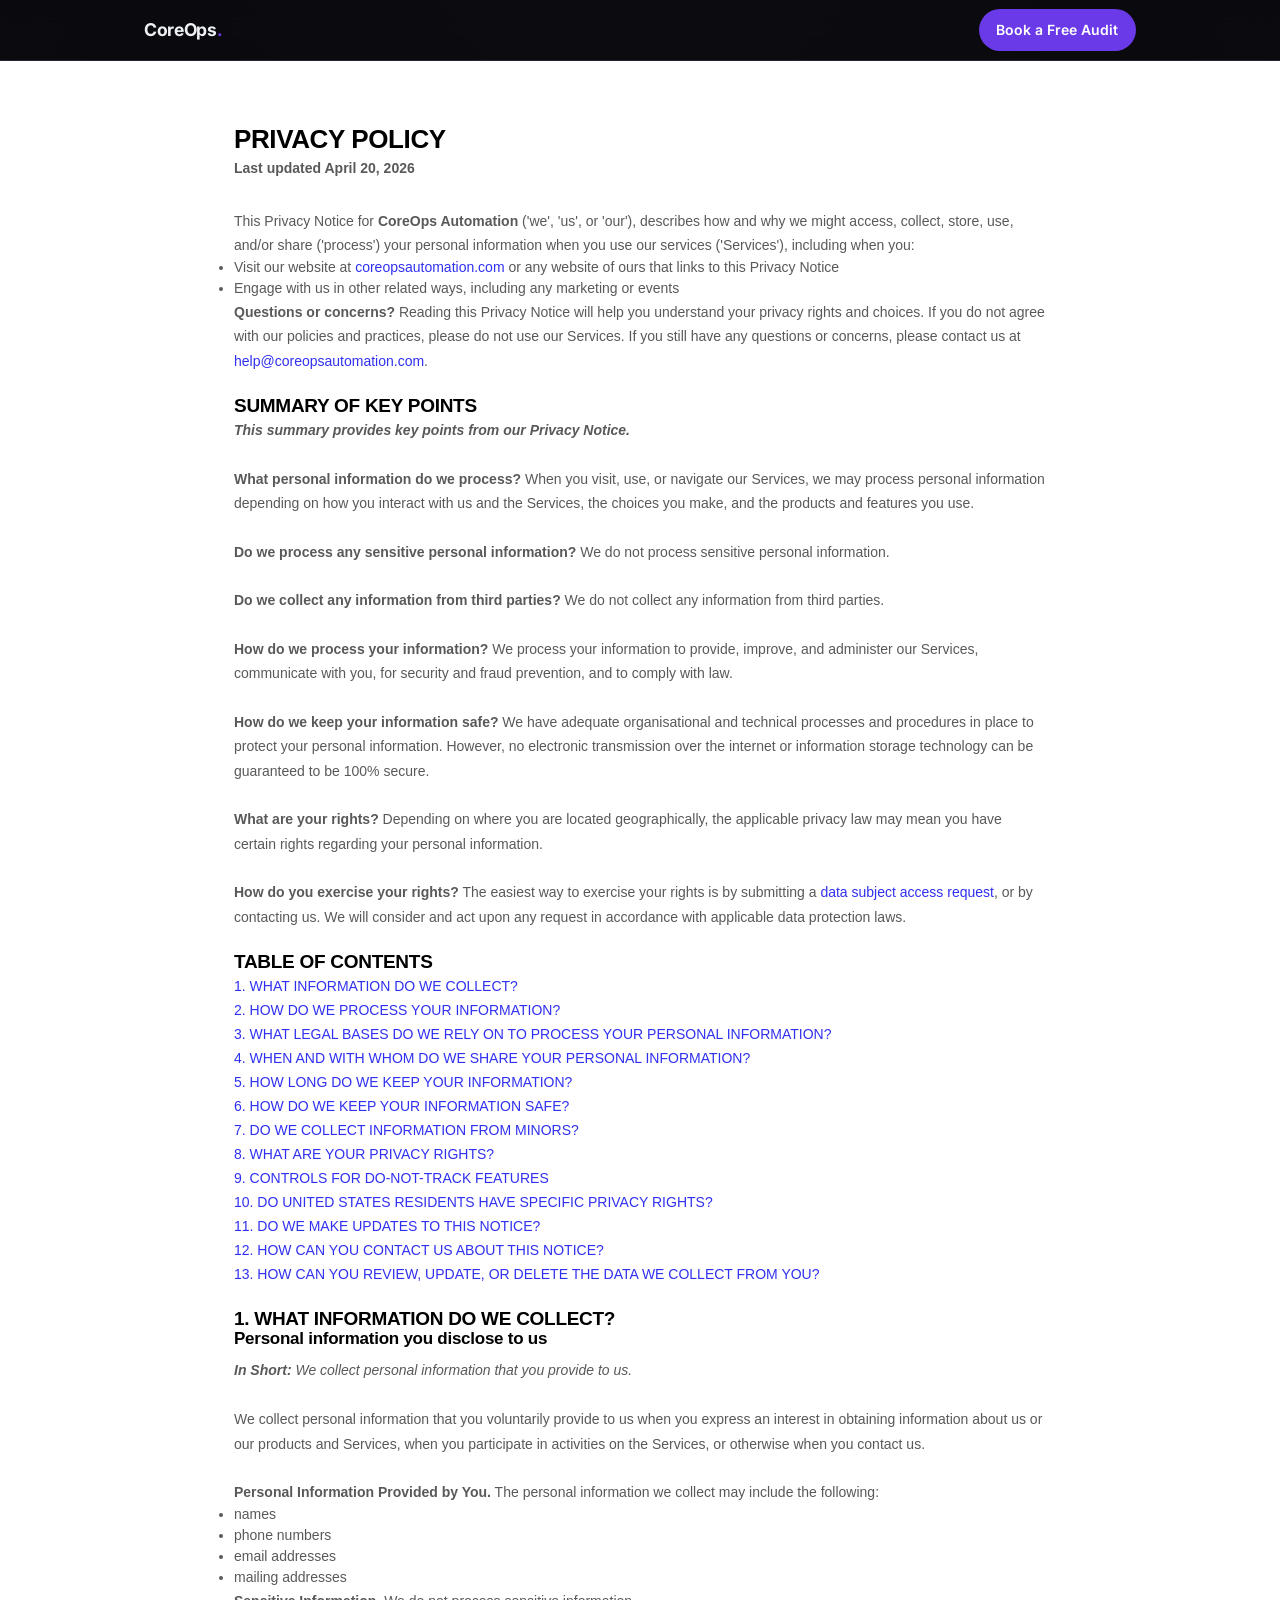
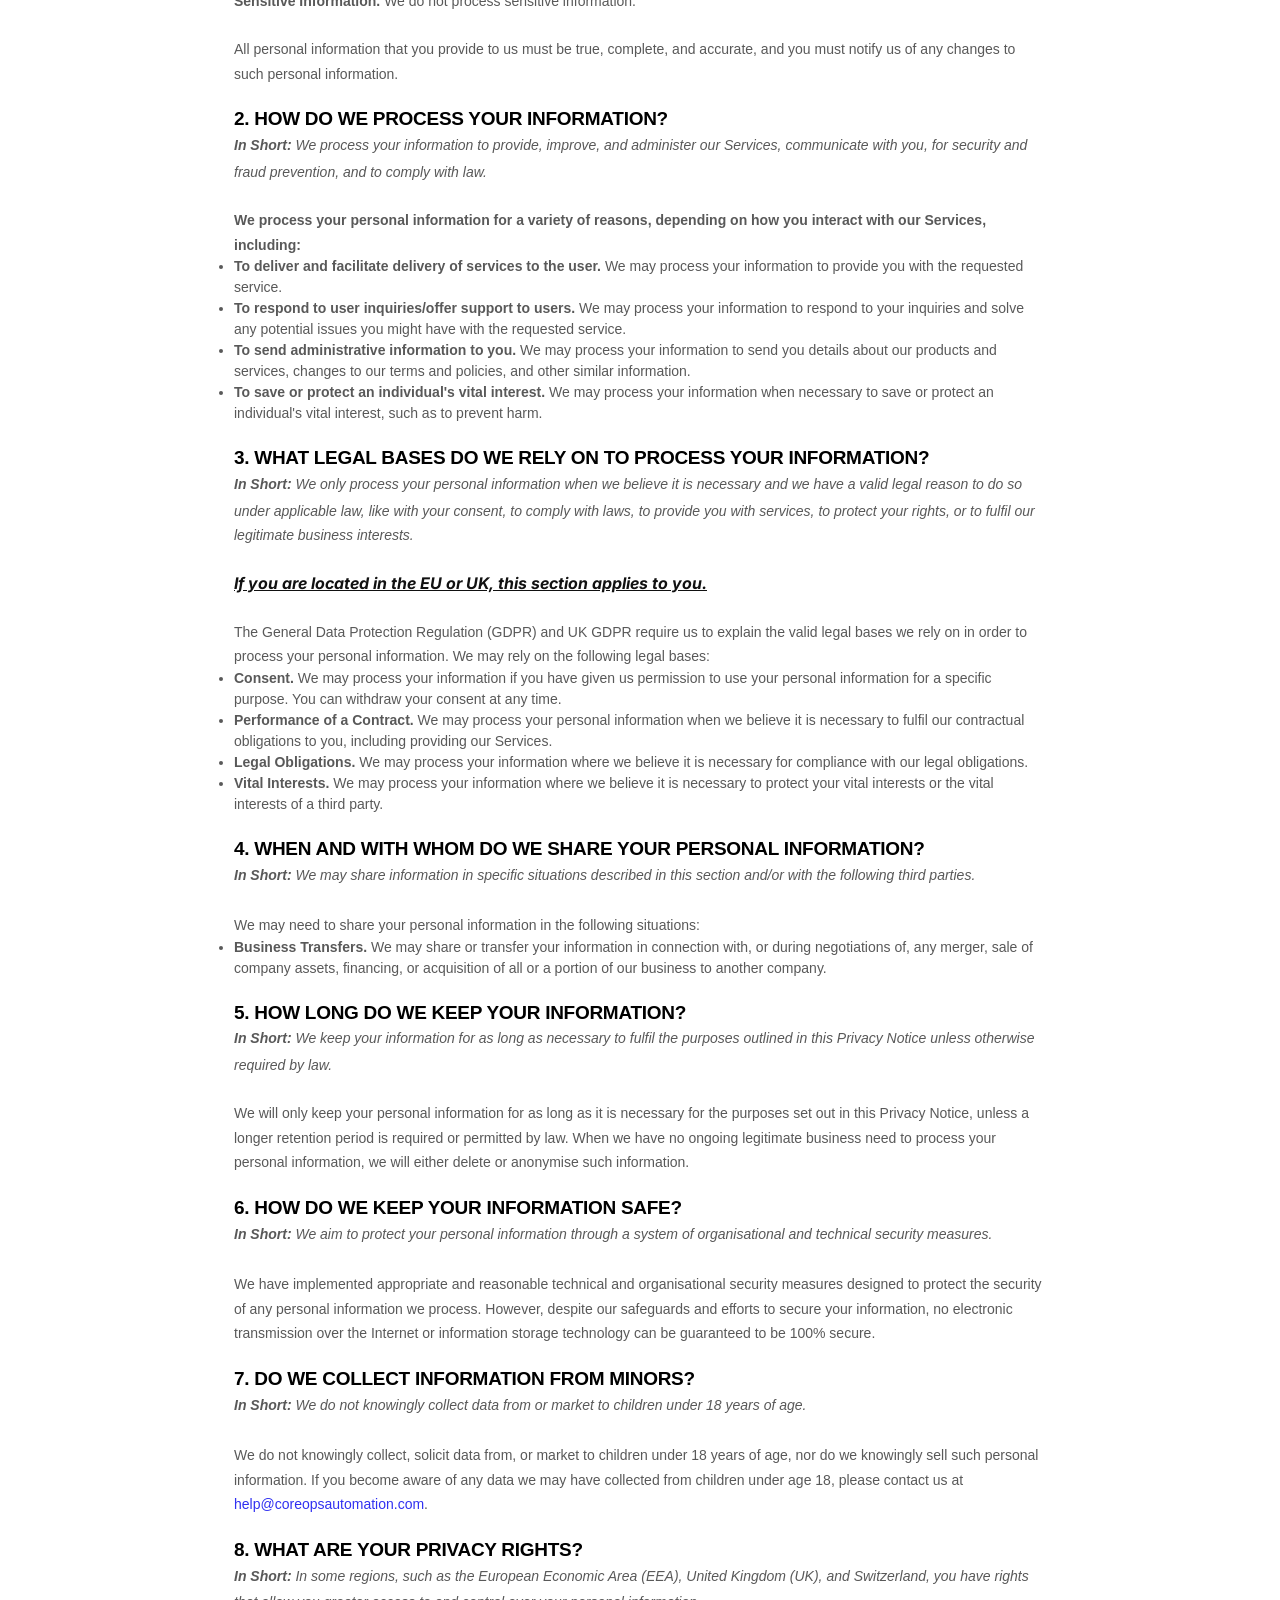
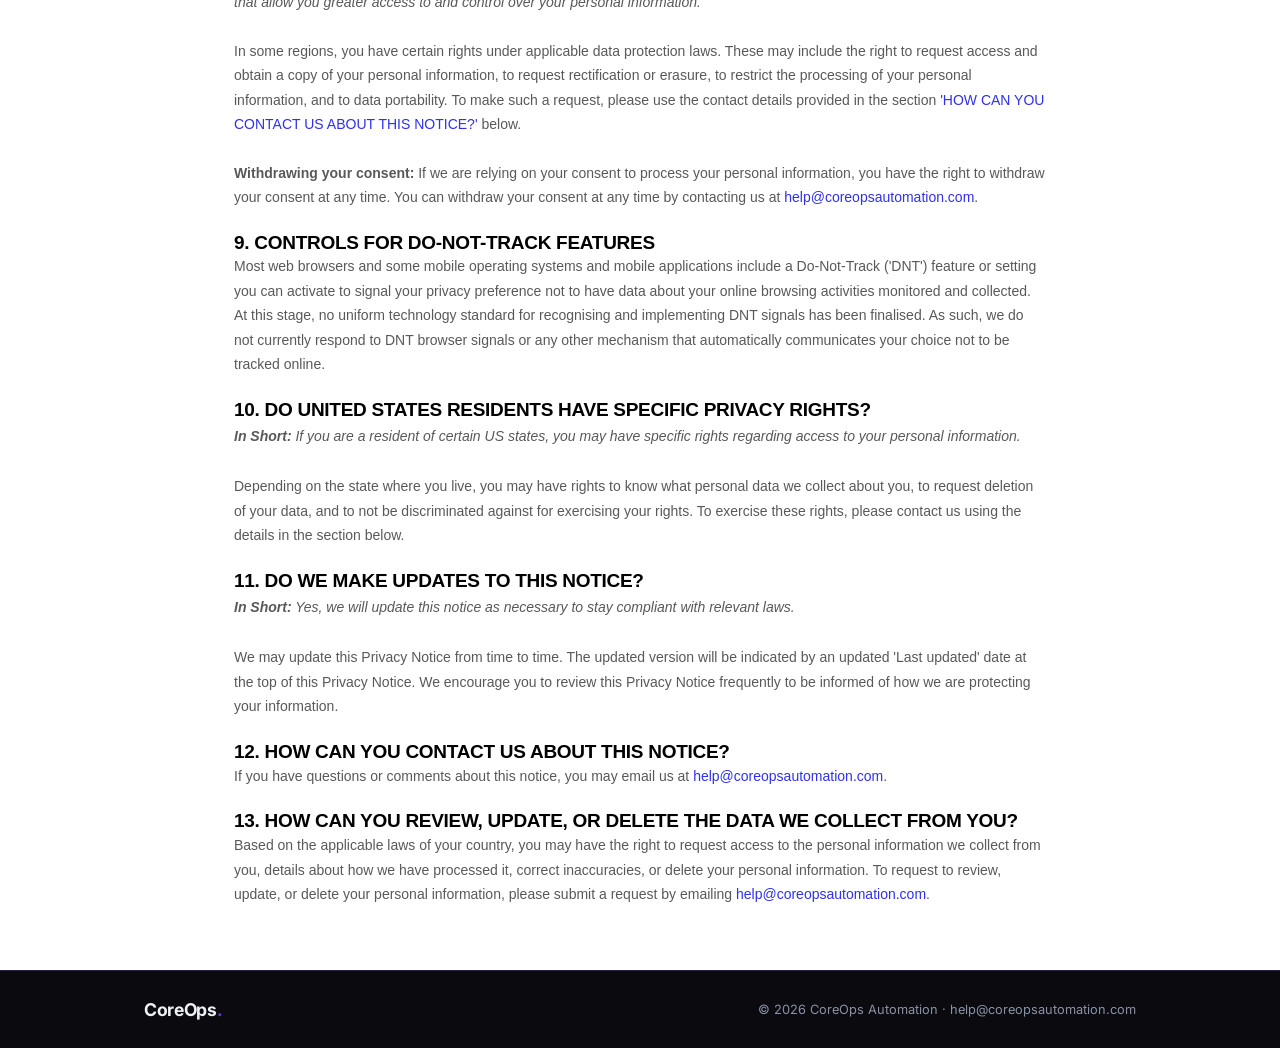
==== privacy-policy.html @ 2c9e48dd "Initial commit — CoreOps landing page Co-Authored-By: Claude Sonnet 4.6 <noreply@anthropic.com>" ====
<!DOCTYPE html>
<html lang="en">
<head>
  <meta charset="UTF-8" />
  <meta name="viewport" content="width=device-width, initial-scale=1.0" />
  <title>Privacy Policy — CoreOps Automation</title>
  <link rel="preconnect" href="https://fonts.googleapis.com" />
  <link rel="preconnect" href="https://fonts.gstatic.com" crossorigin />
  <link href="https://fonts.googleapis.com/css2?family=Inter:wght@400;500;600;700&display=swap" rel="stylesheet" />
  <link rel="stylesheet" href="src/style.css" />
  <style>
    .policy-wrap {
      background: #fff;
      color: #111;
      padding: 4rem 2rem;
    }
    .policy-wrap .container {
      max-width: 860px;
    }
    /* Termly overrides */
    [data-custom-class='body'], [data-custom-class='body'] * { background: transparent !important; }
    [data-custom-class='title'], [data-custom-class='title'] * { font-family: Arial !important; font-size: 26px !important; color: #000 !important; }
    [data-custom-class='subtitle'], [data-custom-class='subtitle'] * { font-family: Arial !important; color: #595959 !important; font-size: 14px !important; }
    [data-custom-class='heading_1'], [data-custom-class='heading_1'] * { font-family: Arial !important; font-size: 19px !important; color: #000 !important; }
    [data-custom-class='heading_2'], [data-custom-class='heading_2'] * { font-family: Arial !important; font-size: 17px !important; color: #000 !important; }
    [data-custom-class='body_text'], [data-custom-class='body_text'] * { color: #595959 !important; font-size: 14px !important; font-family: Arial !important; }
    [data-custom-class='link'], [data-custom-class='link'] * { color: #3030F1 !important; font-size: 14px !important; font-family: Arial !important; word-break: break-word !important; }
  </style>
</head>
<body>

  <!-- NAV -->
  <nav class="nav">
    <div class="container nav-inner">
      <a href="index.html" class="logo">CoreOps<span class="logo-dot">.</span></a>
      <a href="https://forms.monday.com/forms/69aef202ba84b9ca717dc0fa863b5e6f?r=euc1" target="_blank" rel="noopener" class="btn btn-primary btn-sm">Book a Free Audit</a>
    </div>
  </nav>

  <!-- POLICY CONTENT -->
  <div class="policy-wrap">
    <div class="container">
      <div data-custom-class="body">
        <div><strong><span style="font-size: 26px;"><span data-custom-class="title"><h1>PRIVACY POLICY</h1></span></span></strong></div><div><span style="color: rgb(127, 127, 127);"><strong><span style="font-size: 15px;"><span data-custom-class="subtitle">Last updated April 20, 2026</span></span></strong></span></div><div><br></div><div style="line-height: 1.5;"><span style="color: rgb(89, 89, 89); font-size: 15px;"><span data-custom-class="body_text">This Privacy Notice for <strong>CoreOps Automation</strong> ('we', 'us', or 'our'), describes how and why we might access, collect, store, use, and/or share ('process') your personal information when you use our services ('Services'), including when you:</span></span></div><ul><li data-custom-class="body_text" style="line-height: 1.5;"><span style="font-size: 15px; color: rgb(89, 89, 89);">Visit our website at <a data-custom-class="link" href="https://coreopsautomation.com">coreopsautomation.com</a> or any website of ours that links to this Privacy Notice</span></li><li data-custom-class="body_text" style="line-height: 1.5;"><span style="font-size: 15px; color: rgb(89, 89, 89);">Engage with us in other related ways, including any marketing or events</span></li></ul><div style="line-height: 1.5;"><span style="font-size: 15px;"><span data-custom-class="body_text"><strong>Questions or concerns?</strong> Reading this Privacy Notice will help you understand your privacy rights and choices. If you do not agree with our policies and practices, please do not use our Services. If you still have any questions or concerns, please contact us at <a data-custom-class="link" href="mailto:help@coreopsautomation.com">help@coreopsautomation.com</a>.</span></span></div><div style="line-height: 1.5;"><br></div>

        <div style="line-height: 1.5;"><strong><span data-custom-class="heading_1"><h2>SUMMARY OF KEY POINTS</h2></span></strong></div><div style="line-height: 1.5;"><span style="font-size: 15px;"><span data-custom-class="body_text"><strong><em>This summary provides key points from our Privacy Notice.</em></strong></span></span></div><div style="line-height: 1.5;"><br></div><div style="line-height: 1.5;"><span style="font-size: 15px;"><span data-custom-class="body_text"><strong>What personal information do we process?</strong> When you visit, use, or navigate our Services, we may process personal information depending on how you interact with us and the Services, the choices you make, and the products and features you use.</span></span></div><div style="line-height: 1.5;"><br></div><div style="line-height: 1.5;"><span style="font-size: 15px;"><span data-custom-class="body_text"><strong>Do we process any sensitive personal information?</strong> We do not process sensitive personal information.</span></span></div><div style="line-height: 1.5;"><br></div><div style="line-height: 1.5;"><span style="font-size: 15px;"><span data-custom-class="body_text"><strong>Do we collect any information from third parties?</strong> We do not collect any information from third parties.</span></span></div><div style="line-height: 1.5;"><br></div><div style="line-height: 1.5;"><span style="font-size: 15px;"><span data-custom-class="body_text"><strong>How do we process your information?</strong> We process your information to provide, improve, and administer our Services, communicate with you, for security and fraud prevention, and to comply with law.</span></span></div><div style="line-height: 1.5;"><br></div><div style="line-height: 1.5;"><span style="font-size: 15px;"><span data-custom-class="body_text"><strong>How do we keep your information safe?</strong> We have adequate organisational and technical processes and procedures in place to protect your personal information. However, no electronic transmission over the internet or information storage technology can be guaranteed to be 100% secure.</span></span></div><div style="line-height: 1.5;"><br></div><div style="line-height: 1.5;"><span style="font-size: 15px;"><span data-custom-class="body_text"><strong>What are your rights?</strong> Depending on where you are located geographically, the applicable privacy law may mean you have certain rights regarding your personal information.</span></span></div><div style="line-height: 1.5;"><br></div><div style="line-height: 1.5;"><span style="font-size: 15px;"><span data-custom-class="body_text"><strong>How do you exercise your rights?</strong> The easiest way to exercise your rights is by submitting a <a data-custom-class="link" href="https://app.termly.io/dsar/85a664f9-2126-41e3-9fc6-2363f2dfef9f" rel="noopener noreferrer" target="_blank">data subject access request</a>, or by contacting us. We will consider and act upon any request in accordance with applicable data protection laws.</span></span></div><div style="line-height: 1.5;"><br></div>

        <div id="toc" style="line-height: 1.5;"><strong><span data-custom-class="heading_1"><h2>TABLE OF CONTENTS</h2></span></strong></div>
        <div style="line-height: 1.5;"><a data-custom-class="link" href="#infocollect"><span style="color: rgb(0, 58, 250);">1. WHAT INFORMATION DO WE COLLECT?</span></a></div>
        <div style="line-height: 1.5;"><a data-custom-class="link" href="#infouse"><span style="color: rgb(0, 58, 250);">2. HOW DO WE PROCESS YOUR INFORMATION?</span></a></div>
        <div style="line-height: 1.5;"><a data-custom-class="link" href="#legalbases"><span style="color: rgb(0, 58, 250);">3. WHAT LEGAL BASES DO WE RELY ON TO PROCESS YOUR PERSONAL INFORMATION?</span></a></div>
        <div style="line-height: 1.5;"><a data-custom-class="link" href="#whoshare"><span style="color: rgb(0, 58, 250);">4. WHEN AND WITH WHOM DO WE SHARE YOUR PERSONAL INFORMATION?</span></a></div>
        <div style="line-height: 1.5;"><a data-custom-class="link" href="#inforetain"><span style="color: rgb(0, 58, 250);">5. HOW LONG DO WE KEEP YOUR INFORMATION?</span></a></div>
        <div style="line-height: 1.5;"><a data-custom-class="link" href="#infosafe"><span style="color: rgb(0, 58, 250);">6. HOW DO WE KEEP YOUR INFORMATION SAFE?</span></a></div>
        <div style="line-height: 1.5;"><a data-custom-class="link" href="#infominors"><span style="color: rgb(0, 58, 250);">7. DO WE COLLECT INFORMATION FROM MINORS?</span></a></div>
        <div style="line-height: 1.5;"><a data-custom-class="link" href="#privacyrights"><span style="color: rgb(0, 58, 250);">8. WHAT ARE YOUR PRIVACY RIGHTS?</span></a></div>
        <div style="line-height: 1.5;"><a data-custom-class="link" href="#DNT"><span style="color: rgb(0, 58, 250);">9. CONTROLS FOR DO-NOT-TRACK FEATURES</span></a></div>
        <div style="line-height: 1.5;"><a data-custom-class="link" href="#uslaws"><span style="color: rgb(0, 58, 250);">10. DO UNITED STATES RESIDENTS HAVE SPECIFIC PRIVACY RIGHTS?</span></a></div>
        <div style="line-height: 1.5;"><a data-custom-class="link" href="#policyupdates"><span style="color: rgb(0, 58, 250);">11. DO WE MAKE UPDATES TO THIS NOTICE?</span></a></div>
        <div style="line-height: 1.5;"><a data-custom-class="link" href="#contact"><span style="color: rgb(0, 58, 250);">12. HOW CAN YOU CONTACT US ABOUT THIS NOTICE?</span></a></div>
        <div style="line-height: 1.5;"><a data-custom-class="link" href="#request"><span style="color: rgb(0, 58, 250);">13. HOW CAN YOU REVIEW, UPDATE, OR DELETE THE DATA WE COLLECT FROM YOU?</span></a></div>
        <div style="line-height: 1.5;"><br></div>

        <div id="infocollect" style="line-height: 1.5;"><strong><span data-custom-class="heading_1"><h2>1. WHAT INFORMATION DO WE COLLECT?</h2></span></strong><span data-custom-class="heading_2"><strong><h3>Personal information you disclose to us</h3></strong></span><span style="color: rgb(89, 89, 89); font-size: 15px;"><span data-custom-class="body_text"><em><strong>In Short:</strong> We collect personal information that you provide to us.</em></span></span></div><div style="line-height: 1.5;"><br></div><div style="line-height: 1.5;"><span style="font-size: 15px; color: rgb(89, 89, 89);"><span data-custom-class="body_text">We collect personal information that you voluntarily provide to us when you express an interest in obtaining information about us or our products and Services, when you participate in activities on the Services, or otherwise when you contact us.</span></span></div><div style="line-height: 1.5;"><br></div><div style="line-height: 1.5;"><span style="font-size: 15px; color: rgb(89, 89, 89);"><span data-custom-class="body_text"><strong>Personal Information Provided by You.</strong> The personal information we collect may include the following:</span></span></div><ul><li data-custom-class="body_text" style="line-height: 1.5;"><span style="font-size: 15px; color: rgb(89, 89, 89);">names</span></li><li data-custom-class="body_text" style="line-height: 1.5;"><span style="font-size: 15px; color: rgb(89, 89, 89);">phone numbers</span></li><li data-custom-class="body_text" style="line-height: 1.5;"><span style="font-size: 15px; color: rgb(89, 89, 89);">email addresses</span></li><li data-custom-class="body_text" style="line-height: 1.5;"><span style="font-size: 15px; color: rgb(89, 89, 89);">mailing addresses</span></li></ul><div style="line-height: 1.5;"><span style="font-size: 15px;"><span data-custom-class="body_text"><strong>Sensitive Information.</strong> We do not process sensitive information.</span></span></div><div style="line-height: 1.5;"><br></div><div style="line-height: 1.5;"><span style="font-size: 15px; color: rgb(89, 89, 89);"><span data-custom-class="body_text">All personal information that you provide to us must be true, complete, and accurate, and you must notify us of any changes to such personal information.</span></span></div><div style="line-height: 1.5;"><br></div>

        <div id="infouse" style="line-height: 1.5;"><strong><span data-custom-class="heading_1"><h2>2. HOW DO WE PROCESS YOUR INFORMATION?</h2></span></strong><span style="font-size: 15px; color: rgb(89, 89, 89);"><span data-custom-class="body_text"><em><strong>In Short:</strong> We process your information to provide, improve, and administer our Services, communicate with you, for security and fraud prevention, and to comply with law.</em></span></span></div><div style="line-height: 1.5;"><br></div><div style="line-height: 1.5;"><span style="font-size: 15px; color: rgb(89, 89, 89);"><span data-custom-class="body_text"><strong>We process your personal information for a variety of reasons, depending on how you interact with our Services, including:</strong></span></span></div><ul><li data-custom-class="body_text" style="line-height: 1.5;"><span style="font-size: 15px; color: rgb(89, 89, 89);"><strong>To deliver and facilitate delivery of services to the user.</strong> We may process your information to provide you with the requested service.</span></li><li data-custom-class="body_text" style="line-height: 1.5;"><span style="font-size: 15px; color: rgb(89, 89, 89);"><strong>To respond to user inquiries/offer support to users.</strong> We may process your information to respond to your inquiries and solve any potential issues you might have with the requested service.</span></li><li data-custom-class="body_text" style="line-height: 1.5;"><span style="font-size: 15px; color: rgb(89, 89, 89);"><strong>To send administrative information to you.</strong> We may process your information to send you details about our products and services, changes to our terms and policies, and other similar information.</span></li><li data-custom-class="body_text" style="line-height: 1.5;"><span style="font-size: 15px; color: rgb(89, 89, 89);"><strong>To save or protect an individual's vital interest.</strong> We may process your information when necessary to save or protect an individual's vital interest, such as to prevent harm.</span></li></ul><div style="line-height: 1.5;"><br></div>

        <div id="legalbases" style="line-height: 1.5;"><strong><span data-custom-class="heading_1"><h2>3. WHAT LEGAL BASES DO WE RELY ON TO PROCESS YOUR INFORMATION?</h2></span></strong><em><span style="font-size: 15px;"><span data-custom-class="body_text"><strong>In Short:</strong> We only process your personal information when we believe it is necessary and we have a valid legal reason to do so under applicable law, like with your consent, to comply with laws, to provide you with services, to protect your rights, or to fulfil our legitimate business interests.</span></span></em></div><div style="line-height: 1.5;"><br></div><div style="line-height: 1.5;"><em><strong><u>If you are located in the EU or UK, this section applies to you.</u></strong></em></div><div style="line-height: 1.5;"><br></div><div style="line-height: 1.5;"><span style="font-size: 15px;"><span data-custom-class="body_text">The General Data Protection Regulation (GDPR) and UK GDPR require us to explain the valid legal bases we rely on in order to process your personal information. We may rely on the following legal bases:</span></span></div><ul><li data-custom-class="body_text" style="line-height: 1.5;"><span style="font-size: 15px;"><span data-custom-class="body_text"><strong>Consent.</strong> We may process your information if you have given us permission to use your personal information for a specific purpose. You can withdraw your consent at any time.</span></span></li><li data-custom-class="body_text" style="line-height: 1.5;"><span style="font-size: 15px;"><span data-custom-class="body_text"><strong>Performance of a Contract.</strong> We may process your personal information when we believe it is necessary to fulfil our contractual obligations to you, including providing our Services.</span></span></li><li data-custom-class="body_text" style="line-height: 1.5;"><span style="font-size: 15px;"><span data-custom-class="body_text"><strong>Legal Obligations.</strong> We may process your information where we believe it is necessary for compliance with our legal obligations.</span></span></li><li data-custom-class="body_text" style="line-height: 1.5;"><span style="font-size: 15px;"><span data-custom-class="body_text"><strong>Vital Interests.</strong> We may process your information where we believe it is necessary to protect your vital interests or the vital interests of a third party.</span></span></li></ul><div style="line-height: 1.5;"><br></div>

        <div id="whoshare" style="line-height: 1.5;"><strong><span data-custom-class="heading_1"><h2>4. WHEN AND WITH WHOM DO WE SHARE YOUR PERSONAL INFORMATION?</h2></span></strong><span style="font-size: 15px; color: rgb(89, 89, 89);"><span data-custom-class="body_text"><em><strong>In Short:</strong> We may share information in specific situations described in this section and/or with the following third parties.</em></span></span></div><div style="line-height: 1.5;"><br></div><div style="line-height: 1.5;"><span style="font-size: 15px; color: rgb(89, 89, 89);"><span data-custom-class="body_text">We may need to share your personal information in the following situations:</span></span></div><ul><li data-custom-class="body_text" style="line-height: 1.5;"><span style="font-size: 15px; color: rgb(89, 89, 89);"><strong>Business Transfers.</strong> We may share or transfer your information in connection with, or during negotiations of, any merger, sale of company assets, financing, or acquisition of all or a portion of our business to another company.</span></li></ul><div style="line-height: 1.5;"><br></div>

        <div id="inforetain" style="line-height: 1.5;"><strong><span data-custom-class="heading_1"><h2>5. HOW LONG DO WE KEEP YOUR INFORMATION?</h2></span></strong><span style="font-size: 15px; color: rgb(89, 89, 89);"><span data-custom-class="body_text"><em><strong>In Short:</strong> We keep your information for as long as necessary to fulfil the purposes outlined in this Privacy Notice unless otherwise required by law.</em></span></span></div><div style="line-height: 1.5;"><br></div><div style="line-height: 1.5;"><span style="font-size: 15px; color: rgb(89, 89, 89);"><span data-custom-class="body_text">We will only keep your personal information for as long as it is necessary for the purposes set out in this Privacy Notice, unless a longer retention period is required or permitted by law. When we have no ongoing legitimate business need to process your personal information, we will either delete or anonymise such information.</span></span></div><div style="line-height: 1.5;"><br></div>

        <div id="infosafe" style="line-height: 1.5;"><strong><span data-custom-class="heading_1"><h2>6. HOW DO WE KEEP YOUR INFORMATION SAFE?</h2></span></strong><span style="font-size: 15px; color: rgb(89, 89, 89);"><span data-custom-class="body_text"><em><strong>In Short:</strong> We aim to protect your personal information through a system of organisational and technical security measures.</em></span></span></div><div style="line-height: 1.5;"><br></div><div style="line-height: 1.5;"><span style="font-size: 15px; color: rgb(89, 89, 89);"><span data-custom-class="body_text">We have implemented appropriate and reasonable technical and organisational security measures designed to protect the security of any personal information we process. However, despite our safeguards and efforts to secure your information, no electronic transmission over the Internet or information storage technology can be guaranteed to be 100% secure.</span></span></div><div style="line-height: 1.5;"><br></div>

        <div id="infominors" style="line-height: 1.5;"><strong><span data-custom-class="heading_1"><h2>7. DO WE COLLECT INFORMATION FROM MINORS?</h2></span></strong><span style="font-size: 15px; color: rgb(89, 89, 89);"><span data-custom-class="body_text"><em><strong>In Short:</strong> We do not knowingly collect data from or market to children under 18 years of age.</em></span></span></div><div style="line-height: 1.5;"><br></div><div style="line-height: 1.5;"><span style="font-size: 15px; color: rgb(89, 89, 89);"><span data-custom-class="body_text">We do not knowingly collect, solicit data from, or market to children under 18 years of age, nor do we knowingly sell such personal information. If you become aware of any data we may have collected from children under age 18, please contact us at <a data-custom-class="link" href="mailto:help@coreopsautomation.com">help@coreopsautomation.com</a>.</span></span></div><div style="line-height: 1.5;"><br></div>

        <div id="privacyrights" style="line-height: 1.5;"><strong><span data-custom-class="heading_1"><h2>8. WHAT ARE YOUR PRIVACY RIGHTS?</h2></span></strong><span style="font-size: 15px; color: rgb(89, 89, 89);"><span data-custom-class="body_text"><em><strong>In Short:</strong> In some regions, such as the European Economic Area (EEA), United Kingdom (UK), and Switzerland, you have rights that allow you greater access to and control over your personal information.</em></span></span></div><div style="line-height: 1.5;"><br></div><div style="line-height: 1.5;"><span style="font-size: 15px; color: rgb(89, 89, 89);"><span data-custom-class="body_text">In some regions, you have certain rights under applicable data protection laws. These may include the right to request access and obtain a copy of your personal information, to request rectification or erasure, to restrict the processing of your personal information, and to data portability. To make such a request, please use the contact details provided in the section <a data-custom-class="link" href="#contact">'HOW CAN YOU CONTACT US ABOUT THIS NOTICE?'</a> below.</span></span></div><div style="line-height: 1.5;"><br></div><div style="line-height: 1.5;"><span style="font-size: 15px; color: rgb(89, 89, 89);"><span data-custom-class="body_text"><strong>Withdrawing your consent:</strong> If we are relying on your consent to process your personal information, you have the right to withdraw your consent at any time. You can withdraw your consent at any time by contacting us at <a data-custom-class="link" href="mailto:help@coreopsautomation.com">help@coreopsautomation.com</a>.</span></span></div><div style="line-height: 1.5;"><br></div>

        <div id="DNT" style="line-height: 1.5;"><strong><span data-custom-class="heading_1"><h2>9. CONTROLS FOR DO-NOT-TRACK FEATURES</h2></span></strong></div><div style="line-height: 1.5;"><span style="font-size: 15px; color: rgb(89, 89, 89);"><span data-custom-class="body_text">Most web browsers and some mobile operating systems and mobile applications include a Do-Not-Track ('DNT') feature or setting you can activate to signal your privacy preference not to have data about your online browsing activities monitored and collected. At this stage, no uniform technology standard for recognising and implementing DNT signals has been finalised. As such, we do not currently respond to DNT browser signals or any other mechanism that automatically communicates your choice not to be tracked online.</span></span></div><div style="line-height: 1.5;"><br></div>

        <div id="uslaws" style="line-height: 1.5;"><strong><span data-custom-class="heading_1"><h2>10. DO UNITED STATES RESIDENTS HAVE SPECIFIC PRIVACY RIGHTS?</h2></span></strong><span style="font-size: 15px; color: rgb(89, 89, 89);"><span data-custom-class="body_text"><em><strong>In Short:</strong> If you are a resident of certain US states, you may have specific rights regarding access to your personal information.</em></span></span></div><div style="line-height: 1.5;"><br></div><div style="line-height: 1.5;"><span style="font-size: 15px; color: rgb(89, 89, 89);"><span data-custom-class="body_text">Depending on the state where you live, you may have rights to know what personal data we collect about you, to request deletion of your data, and to not be discriminated against for exercising your rights. To exercise these rights, please contact us using the details in the section below.</span></span></div><div style="line-height: 1.5;"><br></div>

        <div id="policyupdates" style="line-height: 1.5;"><strong><span data-custom-class="heading_1"><h2>11. DO WE MAKE UPDATES TO THIS NOTICE?</h2></span></strong><span style="font-size: 15px; color: rgb(89, 89, 89);"><span data-custom-class="body_text"><em><strong>In Short:</strong> Yes, we will update this notice as necessary to stay compliant with relevant laws.</em></span></span></div><div style="line-height: 1.5;"><br></div><div style="line-height: 1.5;"><span style="font-size: 15px; color: rgb(89, 89, 89);"><span data-custom-class="body_text">We may update this Privacy Notice from time to time. The updated version will be indicated by an updated 'Last updated' date at the top of this Privacy Notice. We encourage you to review this Privacy Notice frequently to be informed of how we are protecting your information.</span></span></div><div style="line-height: 1.5;"><br></div>

        <div id="contact" style="line-height: 1.5;"><strong><span data-custom-class="heading_1"><h2>12. HOW CAN YOU CONTACT US ABOUT THIS NOTICE?</h2></span></strong></div><div style="line-height: 1.5;"><span style="font-size: 15px; color: rgb(89, 89, 89);"><span data-custom-class="body_text">If you have questions or comments about this notice, you may email us at <a data-custom-class="link" href="mailto:help@coreopsautomation.com">help@coreopsautomation.com</a>.</span></span></div><div style="line-height: 1.5;"><br></div>

        <div id="request" style="line-height: 1.5;"><strong><span data-custom-class="heading_1"><h2>13. HOW CAN YOU REVIEW, UPDATE, OR DELETE THE DATA WE COLLECT FROM YOU?</h2></span></strong></div><div style="line-height: 1.5;"><span style="font-size: 15px; color: rgb(89, 89, 89);"><span data-custom-class="body_text">Based on the applicable laws of your country, you may have the right to request access to the personal information we collect from you, details about how we have processed it, correct inaccuracies, or delete your personal information. To request to review, update, or delete your personal information, please submit a request by emailing <a data-custom-class="link" href="mailto:help@coreopsautomation.com">help@coreopsautomation.com</a>.</span></span></div>
      </div>
    </div>
  </div>

  <!-- FOOTER -->
  <footer style="padding: 1.5rem 0; border-top: 1px solid var(--border);">
    <div class="container" style="display:flex; justify-content:space-between; align-items:center; flex-wrap:wrap; gap:1rem;">
      <a href="index.html" class="logo">CoreOps<span class="logo-dot">.</span></a>
      <p style="font-size:0.8rem; color:var(--text-muted); margin:0;">© 2026 CoreOps Automation · <a href="mailto:help@coreopsautomation.com" style="color:var(--text-muted);">help@coreopsautomation.com</a></p>
    </div>
  </footer>

</body>
</html>
---- src/style.css ----
/* ── Design tokens ────────────────────────────── */
:root {
  --bg:           #0a0a0f;
  --bg-card:      #1c1528;
  --bg-muted:     #1c1528;
  --bg-hover:     #2a1f3d;
  --border:       #2a1f3d;
  --text:         #EDF0F4;
  --text-muted:   #8892A4;
  --primary:      #6B3AE8;
  --primary-hover:#7C4EF0;
  --accent:       #13A3E0;
  --gradient:     linear-gradient(135deg, #6B3AE8, #13A3E0);

  --font-heading: 'Inter', sans-serif;
  --font-body:    'Inter', sans-serif;

  --max-width: 1040px;
  --radius:    10px;
  --radius-pill: 9999px;
}

/* ── Reset ────────────────────────────────────── */
*, *::before, *::after { box-sizing: border-box; margin: 0; padding: 0; }
html { scroll-behavior: smooth; }

body {
  min-height: 100vh;
  background-color: #0a0a0f;
  background-image:
    radial-gradient(
      ellipse 80% 50% at 50% 0%,
      rgba(255, 255, 255, 0.08) 0%,
      rgba(255, 255, 255, 0.02) 40%,
      transparent 70%
    ),
    radial-gradient(
      ellipse 20% 80% at 0% 30%,
      rgba(255, 255, 255, 0.04) 0%,
      transparent 60%
    ),
    radial-gradient(
      ellipse 20% 80% at 100% 30%,
      rgba(255, 255, 255, 0.04) 0%,
      transparent 60%
    );
  background-attachment: fixed;
  color: var(--text);
  font-family: var(--font-body);
  font-size: 1rem;
  line-height: 1.7;
  -webkit-font-smoothing: antialiased;
  overflow-x: hidden;
}

/* ── Layout ───────────────────────────────────── */
.container {
  max-width: var(--max-width);
  margin: 0 auto;
  padding: 0 1.5rem;
}

/* ── Typography ───────────────────────────────── */
h1, h2, h3 {
  font-family: var(--font-heading);
  font-weight: 700;
  line-height: 1.1;
  letter-spacing: -0.015em;
}

h1 { font-size: clamp(2.4rem, 6vw, 4.2rem); }
h2 { font-size: clamp(1.8rem, 4vw, 2.8rem); }
h3 { font-size: 1.1rem; font-weight: 600; margin-bottom: 0.5rem; }

p { color: var(--text-muted); }

a { color: var(--text); text-decoration: none; transition: color 0.15s; }
a:hover { color: var(--accent); }

.gradient-text {
  background: var(--gradient);
  -webkit-background-clip: text;
  -webkit-text-fill-color: transparent;
  background-clip: text;
}

/* ── Buttons ──────────────────────────────────── */
.btn {
  display: inline-flex;
  align-items: center;
  gap: 0.4rem;
  padding: 0.75rem 1.5rem;
  border-radius: var(--radius-pill);
  font-family: var(--font-heading);
  font-weight: 600;
  font-size: 0.95rem;
  cursor: pointer;
  transition: all 0.15s ease;
  white-space: nowrap;
  text-decoration: none;
}

.btn-primary {
  background: var(--primary);
  color: #fff;
}
.btn-primary:hover {
  background: var(--primary-hover);
  color: #fff;
  transform: translateY(-1px);
}

.btn-ghost {
  background: var(--bg-card);
  color: var(--text-muted);
  border: 1px solid var(--border);
}
.btn-ghost:hover {
  background: var(--bg-hover);
  border-color: var(--text-muted);
  color: var(--text);
}

.btn-sm {
  padding: 0.55rem 1.1rem;
  font-size: 0.875rem;
}

/* ── NAV ──────────────────────────────────────── */
.nav {
  position: sticky;
  top: 0;
  z-index: 100;
  background: rgba(10, 10, 15, 0.85);
  backdrop-filter: blur(12px);
  border-bottom: 1px solid var(--border);
}

.nav-inner {
  display: flex;
  align-items: center;
  justify-content: space-between;
  height: 60px;
}

.logo {
  font-family: var(--font-heading);
  font-weight: 700;
  font-size: 1.1rem;
  letter-spacing: -0.02em;
  color: var(--text);
}
.logo-dot { color: var(--primary); }

.nav-links {
  display: flex;
  gap: 2rem;
}
.nav-links a {
  font-size: 0.9rem;
  color: var(--text-muted);
  transition: color 0.15s;
}
.nav-links a:hover { color: var(--text); }

/* ── HERO ─────────────────────────────────────── */
.hero {
  position: relative;
  padding: 7rem 0 6rem;
  text-align: center;
  overflow: hidden;
}

.hero-glow {
  position: absolute;
  top: 10%;
  left: 50%;
  transform: translateX(-50%);
  width: 700px;
  height: 400px;
  background: radial-gradient(ellipse at center, rgba(107, 58, 232, 0.18) 0%, transparent 70%);
  pointer-events: none;
}

/* Diagonal streak decorations — top right, like the HextaAI reference */
.hero::before,
.hero::after {
  content: '';
  position: absolute;
  pointer-events: none;
  z-index: 0;
}

.hero::before {
  top: -40rem;
  right: -20rem;
  width: 8rem;
  height: 28rem;
  background: linear-gradient(90deg, rgba(255,255,255,0.9), #93c5fd);
  filter: blur(4rem);
  transform: rotate(-20deg) skewX(-40deg);
  opacity: 0.35;
  box-shadow: 18rem 0 0 rgba(255,255,255,0.8), 36rem 0 0 rgba(147,197,253,0.6);
}

.hero::after {
  top: -50rem;
  right: -40rem;
  width: 8rem;
  height: 32rem;
  background: linear-gradient(90deg, rgba(255,255,255,0.8), #93c5fd);
  filter: blur(5rem);
  transform: rotate(-20deg) skewX(-40deg);
  opacity: 0.25;
  box-shadow: 18rem 0 0 rgba(255,255,255,0.6), 36rem 0 0 rgba(147,197,253,0.4);
}

/* ── Cog background layers ────────────────────── */
.hero-cogs {
  position: absolute;
  inset: 0;
  width: 100%;
  height: 100%;
  pointer-events: none;
  z-index: 0;
}
.hero-cogs svg { width: 100%; height: 100%; }

.hero-cogs--base path   { fill: rgba(107, 58, 232, 0.22); }
.hero-cogs--reveal path { fill: rgba(19, 163, 224, 0.75); }

.hero-cogs--reveal {
  opacity: 0;
  transition: opacity 0.4s ease;
}

/* ── Cog rotation ─────────────────────────────── */
.cog {
  transform-box: fill-box;
  transform-origin: center;
}
.cog--1 { animation: cog-spin 28s linear infinite; }
.cog--2 { animation: cog-spin 42s linear infinite reverse; }
.cog--3 { animation: cog-spin 20s linear infinite; }
.cog--4 { animation: cog-spin 60s linear infinite reverse; }
.cog--5 { animation: cog-spin 35s linear infinite; }
.cog--6 { animation: cog-spin 25s linear infinite reverse; }

@keyframes cog-spin { to { transform: rotate(360deg); } }

@media (prefers-reduced-motion: reduce) {
  .cog { animation-play-state: paused; }
}

.hero-inner {
  position: relative;
  z-index: 1;
  display: flex;
  flex-direction: column;
  align-items: center;
  gap: 1.5rem;
}

.eyebrow-pill {
  display: inline-flex;
  align-items: center;
  gap: 0.5rem;
  padding: 0.35rem 1rem;
  border-radius: var(--radius-pill);
  background: var(--bg-card);
  border: 1px solid var(--border);
  font-family: var(--font-heading);
  font-size: 0.8rem;
  font-weight: 600;
  letter-spacing: 0.06em;
  text-transform: uppercase;
  color: var(--accent);
}

.eyebrow-dot {
  width: 6px;
  height: 6px;
  border-radius: 50%;
  background: var(--accent);
  flex-shrink: 0;
}

.hero h1 { max-width: 820px; }

.subheadline {
  font-size: 1.15rem;
  line-height: 1.65;
  max-width: 600px;
  color: var(--text);
}

.hero-ctas {
  display: flex;
  gap: 1rem;
  flex-wrap: wrap;
  justify-content: center;
  margin-top: 0.5rem;
}

/* ── LOOM ─────────────────────────────────────── */
.loom-section {
  padding: 4rem 0 5rem;
  border-top: 1px solid var(--border);
}

.section-label {
  font-family: var(--font-heading);
  font-size: 0.75rem;
  font-weight: 600;
  letter-spacing: 0.1em;
  text-transform: uppercase;
  color: var(--text-muted);
  text-align: center;
  margin-bottom: 1.5rem;
}

.loom-embed {
  max-width: 760px;
  margin: 0 auto;
  border-radius: 14px;
  overflow: hidden;
  border: 1px solid var(--border);
}

.loom-placeholder {
  aspect-ratio: 16 / 9;
  background: var(--bg-card);
  display: flex;
  flex-direction: column;
  align-items: center;
  justify-content: center;
  gap: 1rem;
}

.play-btn {
  width: 56px;
  height: 56px;
  border-radius: 50%;
  background: var(--primary);
  display: flex;
  align-items: center;
  justify-content: center;
  color: #fff;
  cursor: pointer;
  transition: background 0.15s, transform 0.15s;
}
.play-btn:hover { background: var(--primary-hover); transform: scale(1.05); }

.loom-label {
  font-size: 0.875rem;
  color: var(--text-muted);
}

/* ── STATS ────────────────────────────────────── */
.stats {
  border-top: 1px solid var(--border);
  border-bottom: 1px solid var(--border);
  padding: 2.5rem 0;
}

.stats-inner {
  display: flex;
  align-items: center;
  justify-content: space-between;
  gap: 1rem;
}

.stat {
  display: flex;
  flex-direction: column;
  align-items: center;
  text-align: center;
  gap: 0.25rem;
  flex: 1;
}

.stat-value {
  font-family: var(--font-heading);
  font-weight: 700;
  font-size: 1.3rem;
  color: var(--text);
}

.stat-label {
  font-size: 0.8rem;
  color: var(--text-muted);
}

.stat-divider {
  width: 1px;
  height: 40px;
  background: var(--border);
  flex-shrink: 0;
}

/* ── SERVICES ─────────────────────────────────── */
.services {
  padding: 6rem 0;
}

.section-header {
  text-align: center;
  margin-bottom: 3rem;
}

.section-sub {
  margin-top: 0.75rem;
  font-size: 1.05rem;
  max-width: 520px;
  margin-left: auto;
  margin-right: auto;
}

.service-grid {
  display: grid;
  grid-template-columns: repeat(4, 1fr);
  gap: 1rem;
}

.service-card {
  background: var(--bg-card);
  border: 1px solid var(--border);
  border-radius: var(--radius);
  padding: 1.5rem;
  transition: border-color 0.2s, transform 0.2s;
}
.service-card:hover {
  background: var(--bg-hover);
  border-color: rgba(107, 58, 232, 0.4);
  transform: translateY(-2px);
}

.service-icon {
  width: 44px;
  height: 44px;
  border-radius: 8px;
  background: rgba(107, 58, 232, 0.12);
  border: 1px solid rgba(107, 58, 232, 0.2);
  display: flex;
  align-items: center;
  justify-content: center;
  color: var(--accent);
  margin-bottom: 1rem;
}

.service-card h3 { color: var(--text); }
.service-card p { font-size: 0.9rem; margin-top: 0.5rem; }

/* ── PROCESS ──────────────────────────────────── */
.process {
  padding: 6rem 0;
  border-top: 1px solid var(--border);
  background: var(--bg-muted);
}

.steps {
  display: flex;
  align-items: flex-start;
  gap: 0;
  margin-top: 1rem;
}

.step {
  flex: 1;
  padding: 2rem;
  text-align: center;
}

.step-connector {
  width: 1px;
  height: 60px;
  background: var(--border);
  margin-top: 2.5rem;
  flex-shrink: 0;
}

.step-number {
  width: 44px;
  height: 44px;
  border-radius: 50%;
  background: rgba(107, 58, 232, 0.12);
  border: 1px solid rgba(107, 58, 232, 0.3);
  display: flex;
  align-items: center;
  justify-content: center;
  font-family: var(--font-heading);
  font-weight: 700;
  font-size: 0.85rem;
  color: var(--primary);
  margin: 0 auto 1rem;
}

.step h3 { color: var(--text); font-size: 1.05rem; }
.step p { font-size: 0.9rem; margin-top: 0.5rem; max-width: 260px; margin-left: auto; margin-right: auto; }

/* ── ABOUT ────────────────────────────────────── */
.about {
  padding: 6rem 0;
  border-top: 1px solid var(--border);
}

.about-inner {
  display: grid;
  grid-template-columns: 1fr 1fr;
  gap: 4rem;
  align-items: center;
}

.about-lead {
  font-size: 1.1rem;
  color: var(--text);
  margin: 1rem 0 1.5rem;
  line-height: 1.65;
}

.trust-list {
  list-style: none;
  display: flex;
  flex-direction: column;
  gap: 0.85rem;
}

.trust-list li {
  display: flex;
  align-items: flex-start;
  gap: 0.75rem;
  font-size: 0.95rem;
  color: var(--text-muted);
}

.trust-dot {
  width: 6px;
  height: 6px;
  border-radius: 50%;
  background: var(--accent);
  flex-shrink: 0;
  margin-top: 0.6rem;
}

.founder-card {
  background: var(--bg-card);
  border: 1px solid var(--border);
  border-radius: var(--radius);
  padding: 1.75rem;
}

.founder-card-top {
  display: flex;
  align-items: center;
  gap: 1rem;
  padding-bottom: 1.25rem;
  border-bottom: 1px solid var(--border);
  margin-bottom: 1.25rem;
}

.founder-avatar {
  width: 48px;
  height: 48px;
  border-radius: 50%;
  background: var(--gradient);
  display: flex;
  align-items: center;
  justify-content: center;
  font-family: var(--font-heading);
  font-weight: 700;
  font-size: 0.9rem;
  color: #fff;
  flex-shrink: 0;
}

.founder-name {
  font-family: var(--font-heading);
  font-weight: 600;
  font-size: 0.95rem;
  color: var(--text);
  margin: 0;
}

.founder-title {
  font-size: 0.8rem;
  color: var(--text-muted);
  margin: 0;
}

.founder-quote {
  font-size: 0.95rem;
  color: var(--text-muted);
  line-height: 1.65;
  font-style: italic;
  border-left: 2px solid var(--primary);
  padding-left: 1rem;
  margin: 0;
}

/* ── FINAL CTA ────────────────────────────────── */
.cta-bottom {
  position: relative;
  padding: 7rem 0;
  border-top: 1px solid var(--border);
  overflow: hidden;
}

.cta-glow {
  position: absolute;
  bottom: -10%;
  left: 50%;
  transform: translateX(-50%);
  width: 600px;
  height: 300px;
  background: radial-gradient(ellipse at center, rgba(19, 163, 224, 0.1) 0%, transparent 70%);
  pointer-events: none;
}

.cta-inner {
  position: relative;
  z-index: 1;
  text-align: center;
  max-width: 640px;
  margin: 0 auto;
}

.cta-inner h2 { margin-bottom: 1rem; }
.cta-inner p { font-size: 1.05rem; margin-bottom: 2rem; }

.cta-buttons {
  display: flex;
  gap: 1rem;
  justify-content: center;
  flex-wrap: wrap;
}

/* ── FOOTER ───────────────────────────────────── */
.footer {
  padding: 2.5rem 0 1.5rem;
  border-top: 1px solid var(--border);
}

.footer-inner {
  display: flex;
  align-items: center;
  justify-content: space-between;
  padding-bottom: 1.5rem;
  margin-bottom: 1.5rem;
  border-bottom: 1px solid var(--border);
  gap: 1rem;
}

.footer-links {
  display: flex;
  gap: 2rem;
}
.footer-links a { font-size: 0.875rem; color: var(--text-muted); }

.footer-socials {
  display: flex;
  gap: 1rem;
}
.footer-socials a { color: var(--text-muted); transition: color 0.15s; }
.footer-socials a:hover { color: var(--text); }

.footer-copy {
  font-size: 0.8rem;
  color: var(--text-muted);
  text-align: center;
}
.footer-copy a { color: var(--text-muted); }
.footer-copy a:hover { color: var(--accent); }

/* ── Mobile ───────────────────────────────────── */
@media (max-width: 768px) {
  .nav-links { display: none; }

  .hero { padding: 5rem 0 4rem; }

  .stats-inner {
    display: grid;
    grid-template-columns: 1fr 1fr;
    gap: 1.5rem;
  }
  .stat-divider { display: none; }

  .service-grid {
    grid-template-columns: 1fr 1fr;
    gap: 0.75rem;
  }

  .steps {
    flex-direction: column;
    align-items: center;
  }
  .step-connector {
    width: 40px;
    height: 1px;
    margin: 0;
  }

  .about-inner {
    grid-template-columns: 1fr;
    gap: 2.5rem;
  }

  .footer-inner {
    flex-direction: column;
    text-align: center;
    gap: 1.5rem;
  }

  .btn { width: 100%; justify-content: center; }
  .hero-ctas, .cta-buttons { flex-direction: column; align-items: stretch; }
}

@media (max-width: 480px) {
  .service-grid { grid-template-columns: 1fr; }
  .stats-inner { grid-template-columns: 1fr; }
}

/* ── SITE FOOTER ──────────────────────────────── */
.site-footer {
  border-top: 1px solid var(--border);
  padding: 1.75rem 0;
}
.site-footer .container {
  display: flex;
  align-items: center;
  justify-content: space-between;
  flex-wrap: wrap;
  gap: 1rem;
}
.site-footer a {
  font-size: 0.875rem;
  color: var(--text-muted);
  transition: color 0.15s;
}
.site-footer a:hover { color: var(--accent); }
.site-footer .footer-copy {
  font-size: 0.8rem;
  color: var(--text-muted);
  margin: 0;
}
@media (max-width: 600px) {
  .site-footer .container { flex-direction: column; align-items: center; text-align: center; }
}
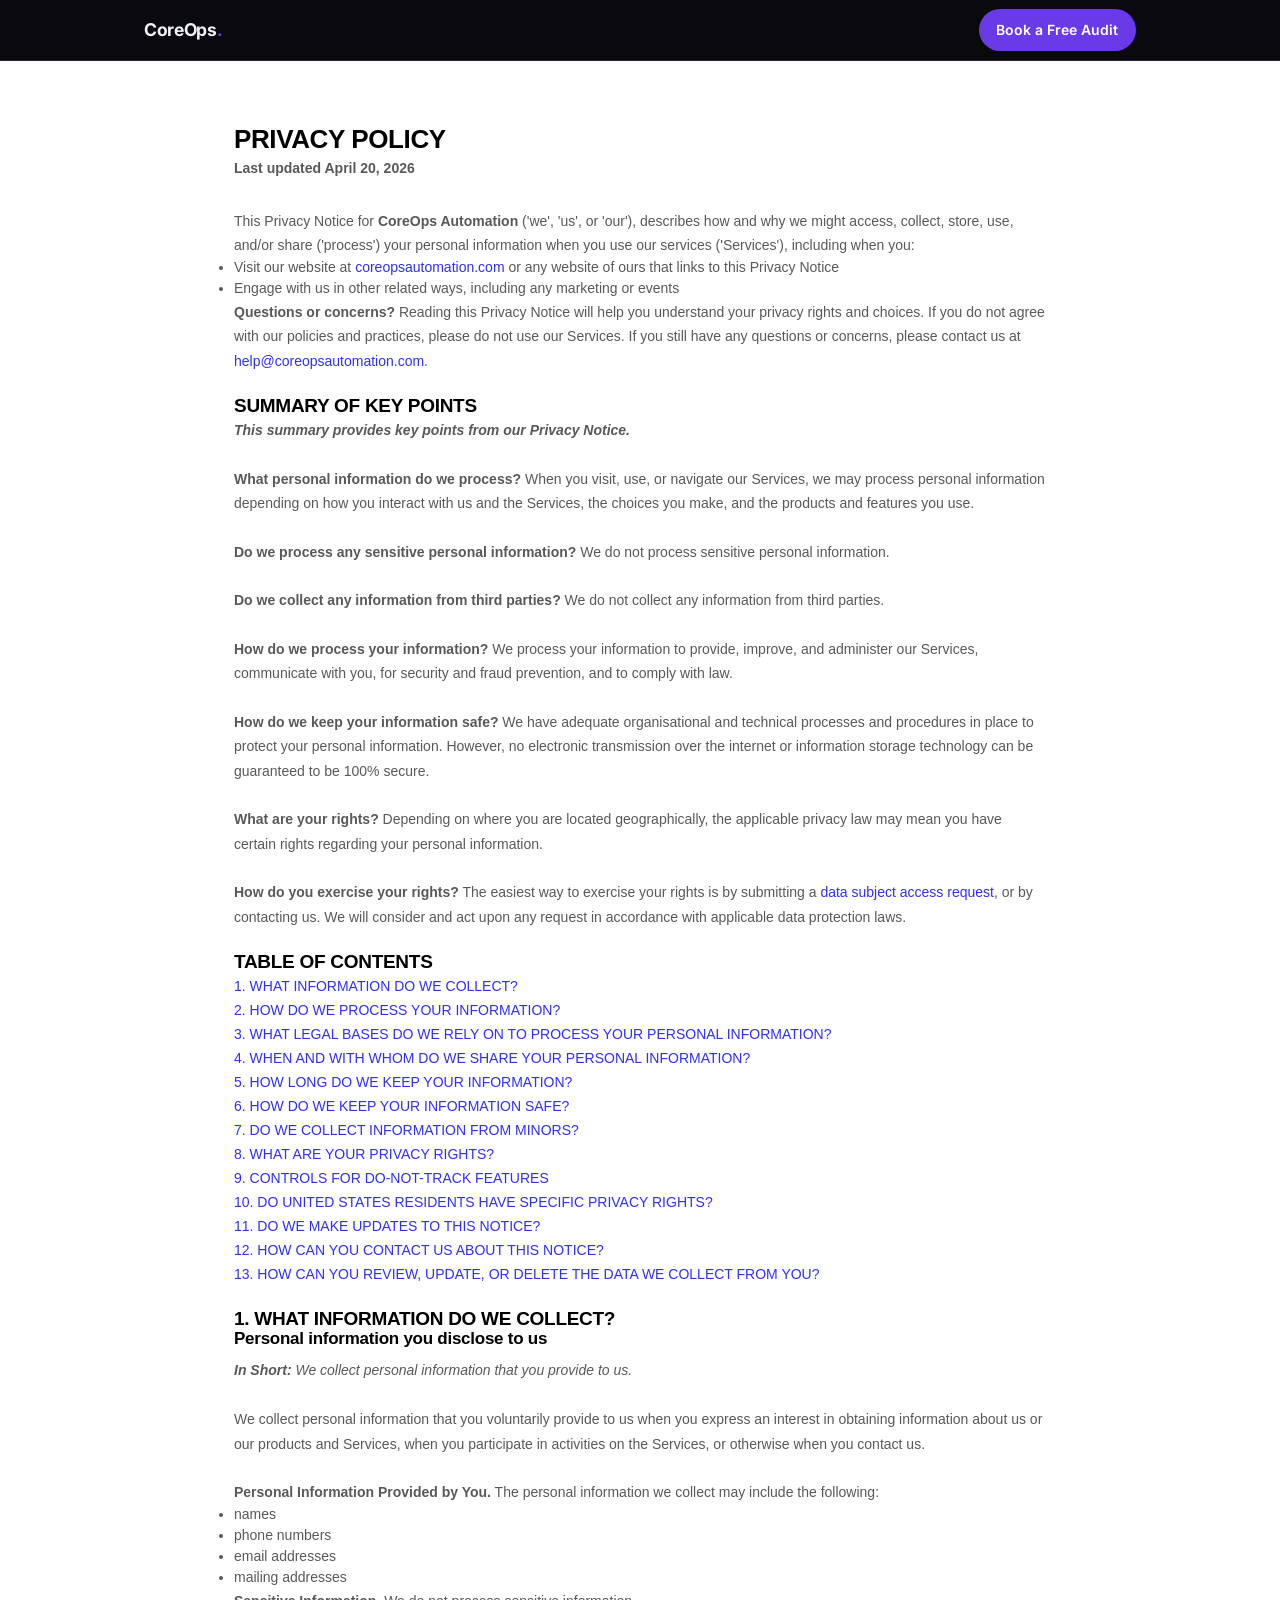
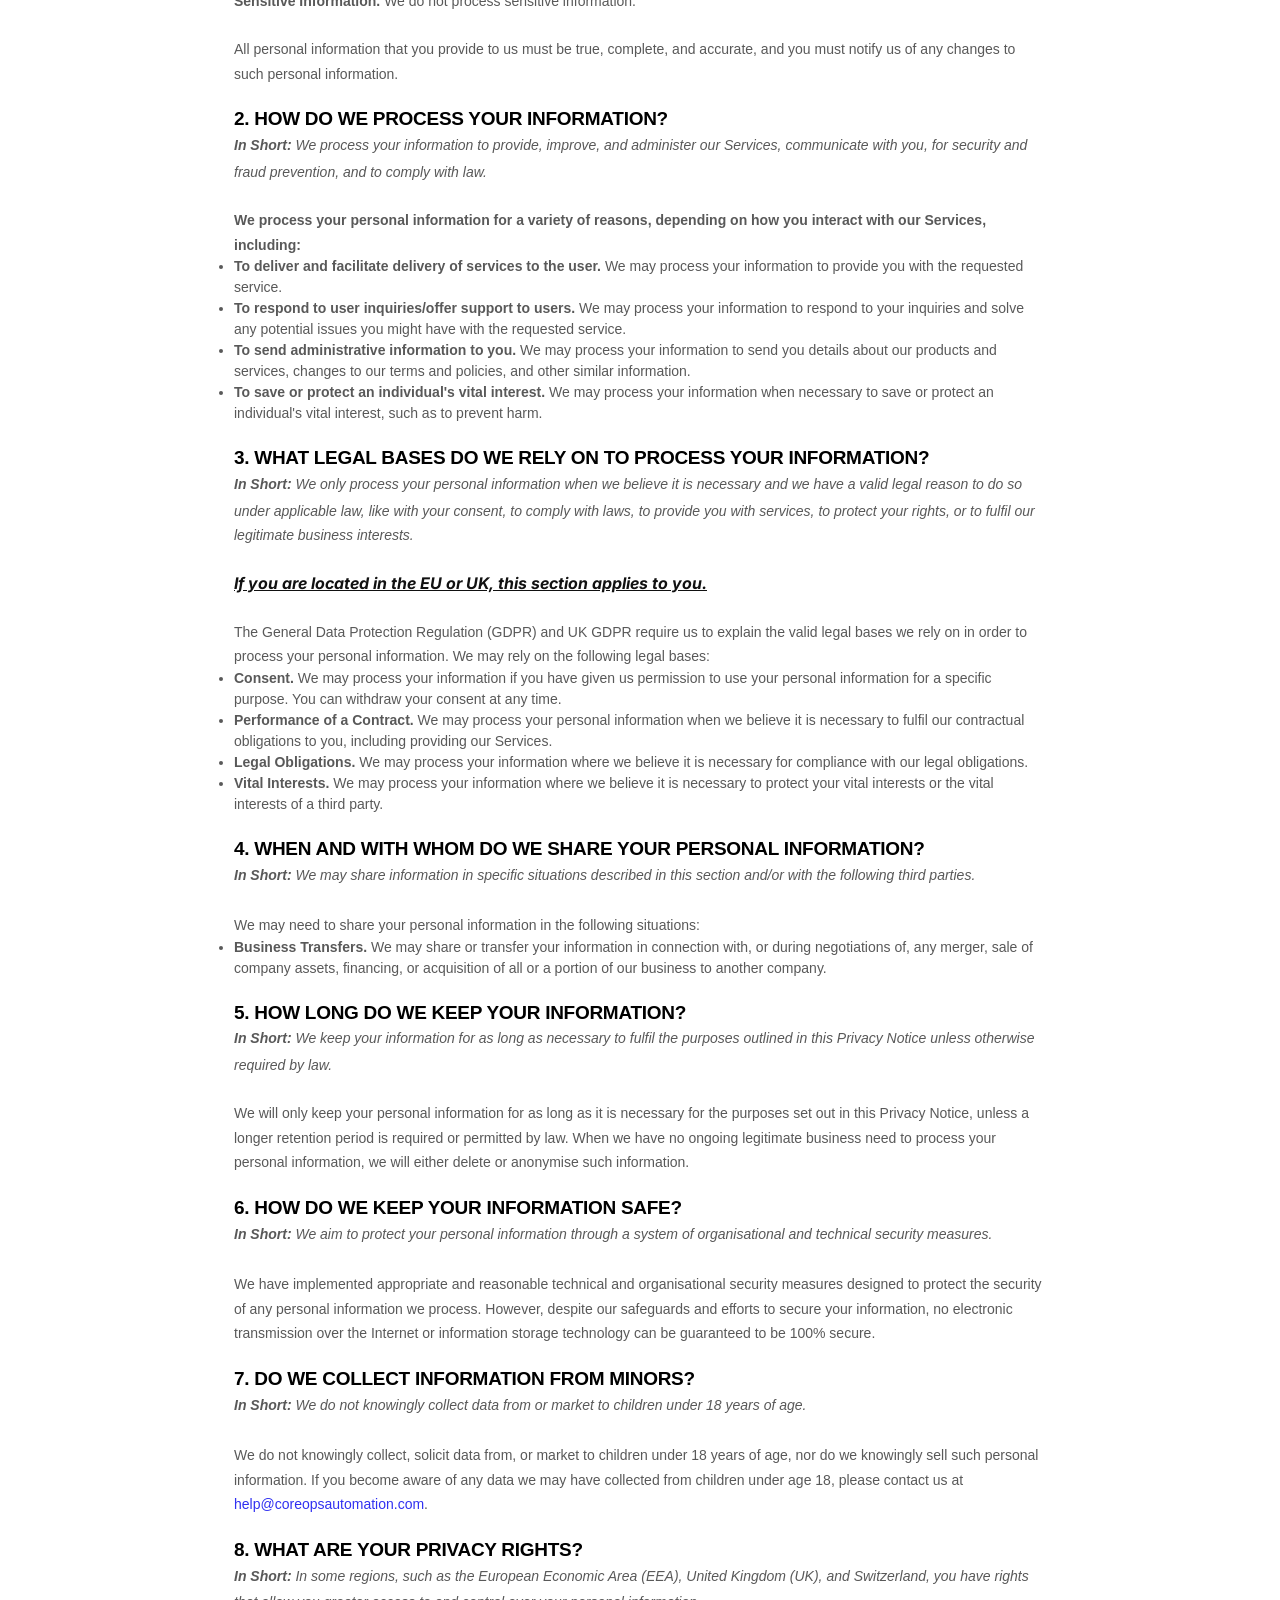
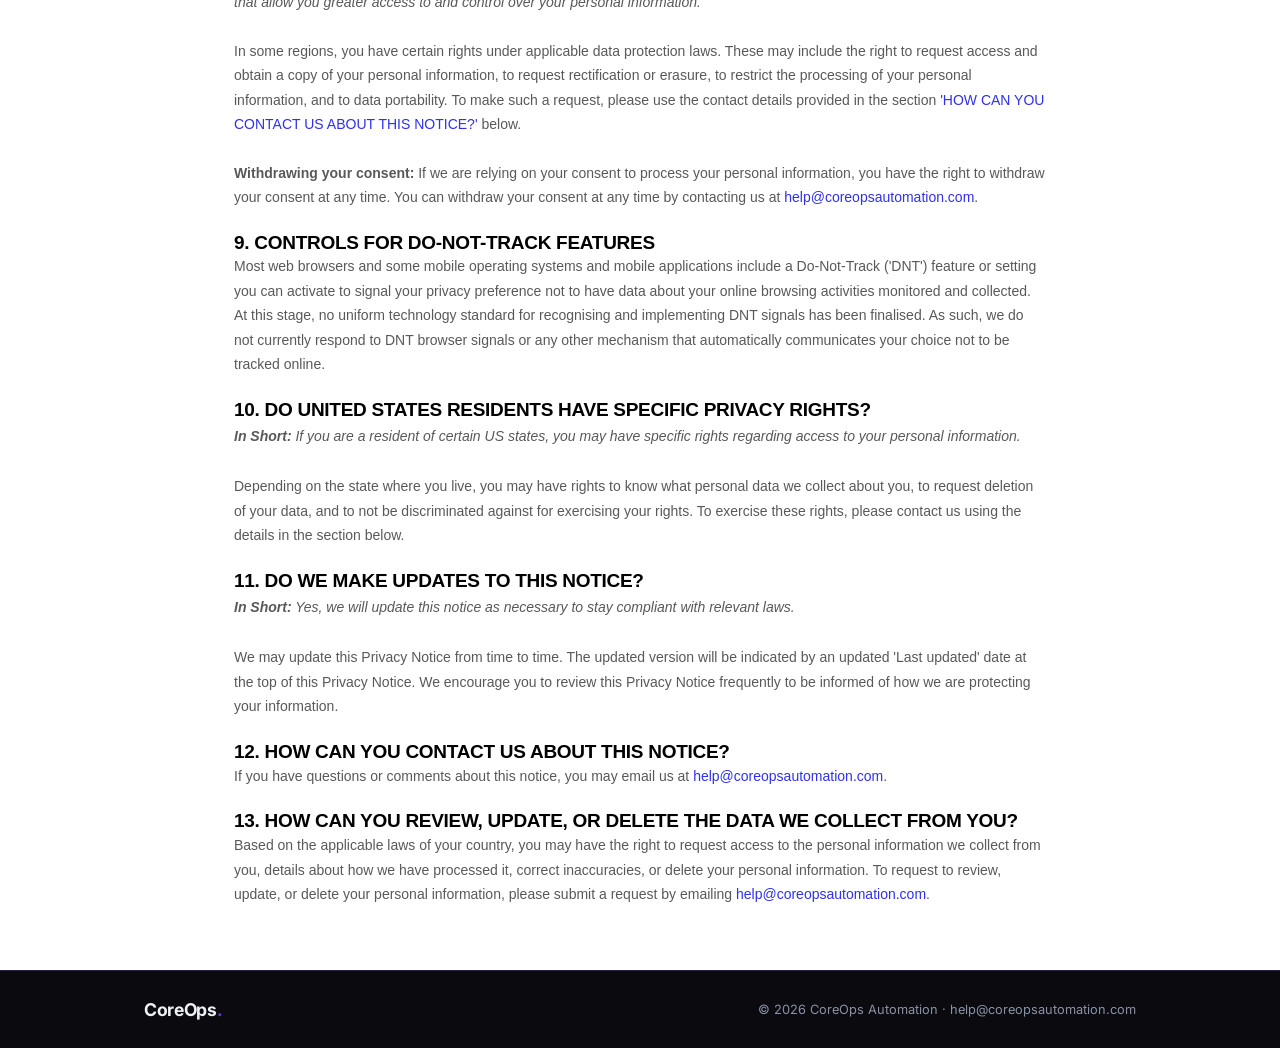
==== commit 3fc86b97: "Add Meta Pixel (id 1566658991466712) to all pages Tracks PageView across index.html and privacy-poli" ====
--- a/privacy-policy.html
+++ b/privacy-policy.html
@@ -26,6 +26,24 @@
     [data-custom-class='body_text'], [data-custom-class='body_text'] * { color: #595959 !important; font-size: 14px !important; font-family: Arial !important; }
     [data-custom-class='link'], [data-custom-class='link'] * { color: #3030F1 !important; font-size: 14px !important; font-family: Arial !important; word-break: break-word !important; }
   </style>
+
+  <!-- Meta Pixel Code -->
+  <script>
+  !function(f,b,e,v,n,t,s)
+  {if(f.fbq)return;n=f.fbq=function(){n.callMethod?
+  n.callMethod.apply(n,arguments):n.queue.push(arguments)};
+  if(!f._fbq)f._fbq=n;n.push=n;n.loaded=!0;n.version='2.0';
+  n.queue=[];t=b.createElement(e);t.async=!0;
+  t.src=v;s=b.getElementsByTagName(e)[0];
+  s.parentNode.insertBefore(t,s)}(window, document,'script',
+  'https://connect.facebook.net/en_US/fbevents.js');
+  fbq('init', '1566658991466712');
+  fbq('track', 'PageView');
+  </script>
+  <noscript><img height="1" width="1" style="display:none"
+  src="https://www.facebook.com/tr?id=1566658991466712&ev=PageView&noscript=1"
+  /></noscript>
+  <!-- End Meta Pixel Code -->
 </head>
 <body>
 
--- a/src/style.css
+++ b/src/style.css
@@ -27,24 +27,6 @@
 body {
   min-height: 100vh;
   background-color: #0a0a0f;
-  background-image:
-    radial-gradient(
-      ellipse 80% 50% at 50% 0%,
-      rgba(255, 255, 255, 0.08) 0%,
-      rgba(255, 255, 255, 0.02) 40%,
-      transparent 70%
-    ),
-    radial-gradient(
-      ellipse 20% 80% at 0% 30%,
-      rgba(255, 255, 255, 0.04) 0%,
-      transparent 60%
-    ),
-    radial-gradient(
-      ellipse 20% 80% at 100% 30%,
-      rgba(255, 255, 255, 0.04) 0%,
-      transparent 60%
-    );
-  background-attachment: fixed;
   color: var(--text);
   font-family: var(--font-body);
   font-size: 1rem;
@@ -77,11 +59,8 @@
 a { color: var(--text); text-decoration: none; transition: color 0.15s; }
 a:hover { color: var(--accent); }
 
-.gradient-text {
-  background: var(--gradient);
-  -webkit-background-clip: text;
-  -webkit-text-fill-color: transparent;
-  background-clip: text;
+.accent-text {
+  color: var(--primary-hover);
 }
 
 /* ── Buttons ──────────────────────────────────── */
@@ -167,89 +146,8 @@
 .hero {
   position: relative;
   padding: 7rem 0 6rem;
-  text-align: center;
+  text-align: left;
   overflow: hidden;
-}
-
-.hero-glow {
-  position: absolute;
-  top: 10%;
-  left: 50%;
-  transform: translateX(-50%);
-  width: 700px;
-  height: 400px;
-  background: radial-gradient(ellipse at center, rgba(107, 58, 232, 0.18) 0%, transparent 70%);
-  pointer-events: none;
-}
-
-/* Diagonal streak decorations — top right, like the HextaAI reference */
-.hero::before,
-.hero::after {
-  content: '';
-  position: absolute;
-  pointer-events: none;
-  z-index: 0;
-}
-
-.hero::before {
-  top: -40rem;
-  right: -20rem;
-  width: 8rem;
-  height: 28rem;
-  background: linear-gradient(90deg, rgba(255,255,255,0.9), #93c5fd);
-  filter: blur(4rem);
-  transform: rotate(-20deg) skewX(-40deg);
-  opacity: 0.35;
-  box-shadow: 18rem 0 0 rgba(255,255,255,0.8), 36rem 0 0 rgba(147,197,253,0.6);
-}
-
-.hero::after {
-  top: -50rem;
-  right: -40rem;
-  width: 8rem;
-  height: 32rem;
-  background: linear-gradient(90deg, rgba(255,255,255,0.8), #93c5fd);
-  filter: blur(5rem);
-  transform: rotate(-20deg) skewX(-40deg);
-  opacity: 0.25;
-  box-shadow: 18rem 0 0 rgba(255,255,255,0.6), 36rem 0 0 rgba(147,197,253,0.4);
-}
-
-/* ── Cog background layers ────────────────────── */
-.hero-cogs {
-  position: absolute;
-  inset: 0;
-  width: 100%;
-  height: 100%;
-  pointer-events: none;
-  z-index: 0;
-}
-.hero-cogs svg { width: 100%; height: 100%; }
-
-.hero-cogs--base path   { fill: rgba(107, 58, 232, 0.22); }
-.hero-cogs--reveal path { fill: rgba(19, 163, 224, 0.75); }
-
-.hero-cogs--reveal {
-  opacity: 0;
-  transition: opacity 0.4s ease;
-}
-
-/* ── Cog rotation ─────────────────────────────── */
-.cog {
-  transform-box: fill-box;
-  transform-origin: center;
-}
-.cog--1 { animation: cog-spin 28s linear infinite; }
-.cog--2 { animation: cog-spin 42s linear infinite reverse; }
-.cog--3 { animation: cog-spin 20s linear infinite; }
-.cog--4 { animation: cog-spin 60s linear infinite reverse; }
-.cog--5 { animation: cog-spin 35s linear infinite; }
-.cog--6 { animation: cog-spin 25s linear infinite reverse; }
-
-@keyframes cog-spin { to { transform: rotate(360deg); } }
-
-@media (prefers-reduced-motion: reduce) {
-  .cog { animation-play-state: paused; }
 }
 
 .hero-inner {
@@ -257,8 +155,18 @@
   z-index: 1;
   display: flex;
   flex-direction: column;
-  align-items: center;
+  align-items: flex-start;
   gap: 1.5rem;
+}
+
+.hero-eyebrow {
+  font-family: var(--font-heading);
+  font-size: 0.75rem;
+  font-weight: 600;
+  letter-spacing: 0.12em;
+  text-transform: uppercase;
+  color: var(--text-muted);
+  margin: 0;
 }
 
 .eyebrow-pill {
@@ -298,8 +206,151 @@
   display: flex;
   gap: 1rem;
   flex-wrap: wrap;
+  justify-content: flex-start;
+  align-items: center;
+  margin-top: 0.5rem;
+}
+
+.cta-microcopy {
+  font-size: 0.9rem;
+  color: var(--text-muted);
+  margin: 0.25rem 0 0;
+}
+
+.hero-promise[hidden] { display: none; }
+
+.hero-promise {
+  display: inline-block;
+  font-size: 0.95rem;
+  font-weight: 600;
+  color: var(--text);
+  background: var(--bg-card);
+  border: 1px solid var(--border);
+  border-radius: var(--radius-pill);
+  padding: 0.5rem 1rem;
+  margin: 0.5rem 0 0;
+}
+
+/* ── TRUST BAR ────────────────────────────────── */
+.trust-bar {
+  border-top: 1px solid var(--border);
+  border-bottom: 1px solid var(--border);
+  background: var(--bg-card);
+}
+
+.trust-bar-inner {
+  display: flex;
+  flex-wrap: wrap;
+  gap: 1rem 2.5rem;
   justify-content: center;
-  margin-top: 0.5rem;
+  padding: 1.25rem 1.5rem;
+}
+
+.trust-item {
+  display: inline-flex;
+  align-items: center;
+  gap: 0.5rem;
+  font-size: 0.95rem;
+  color: var(--text);
+}
+
+.trust-check {
+  color: var(--accent);
+  font-weight: 700;
+}
+
+/* ── SECTIONS (shared) ────────────────────────── */
+.section {
+  padding: 4.5rem 0;
+  border-top: 1px solid var(--border);
+}
+
+.section-head {
+  text-align: center;
+  max-width: 640px;
+  margin: 0 auto 2.5rem;
+}
+.section-head h2 { margin: 0.5rem 0 0.75rem; }
+.section-head p { color: var(--text-muted); margin: 0; }
+
+/* ── HOW IT WORKS ─────────────────────────────── */
+.hiw-grid {
+  display: grid;
+  grid-template-columns: repeat(3, 1fr);
+  gap: 1.25rem;
+}
+.hiw-card {
+  background: var(--bg-card);
+  border: 1px solid var(--border);
+  border-radius: var(--radius);
+  padding: 1.75rem 1.5rem;
+}
+.hiw-num {
+  display: inline-flex;
+  align-items: center;
+  justify-content: center;
+  width: 2.25rem;
+  height: 2.25rem;
+  border-radius: 50%;
+  background: var(--primary);
+  color: #fff;
+  font-weight: 700;
+  font-family: var(--font-heading);
+  margin-bottom: 1rem;
+}
+.hiw-card h3 { margin: 0 0 0.5rem; }
+.hiw-card p { margin: 0; font-size: 0.95rem; }
+
+/* ── FAQ ──────────────────────────────────────── */
+.faq { max-width: 720px; margin: 0 auto; }
+.faq details {
+  border: 1px solid var(--border);
+  border-radius: var(--radius);
+  background: var(--bg-card);
+  margin-bottom: 0.75rem;
+  padding: 0 1.25rem;
+}
+.faq summary {
+  cursor: pointer;
+  list-style: none;
+  padding: 1.1rem 0;
+  font-weight: 600;
+  color: var(--text);
+  display: flex;
+  justify-content: space-between;
+  align-items: center;
+  gap: 1rem;
+}
+.faq summary::-webkit-details-marker { display: none; }
+.faq summary::after {
+  content: '+';
+  color: var(--accent);
+  font-size: 1.4rem;
+  line-height: 1;
+}
+.faq details[open] summary::after { content: '−'; }
+.faq details p {
+  margin: 0 0 1.1rem;
+  font-size: 0.95rem;
+  color: var(--text-muted);
+}
+
+@media (max-width: 640px) {
+  .hiw-grid { grid-template-columns: 1fr; }
+}
+
+/* ── BOOKING ──────────────────────────────────── */
+.booking-section {
+  padding: 4rem 0 5rem;
+  border-top: 1px solid var(--border);
+}
+
+.booking-section .calendly-inline-widget {
+  max-width: 760px;
+  margin: 0 auto;
+  border-radius: 14px;
+  overflow: hidden;
+  border: 1px solid var(--border);
 }
 
 /* ── LOOM ─────────────────────────────────────── */
